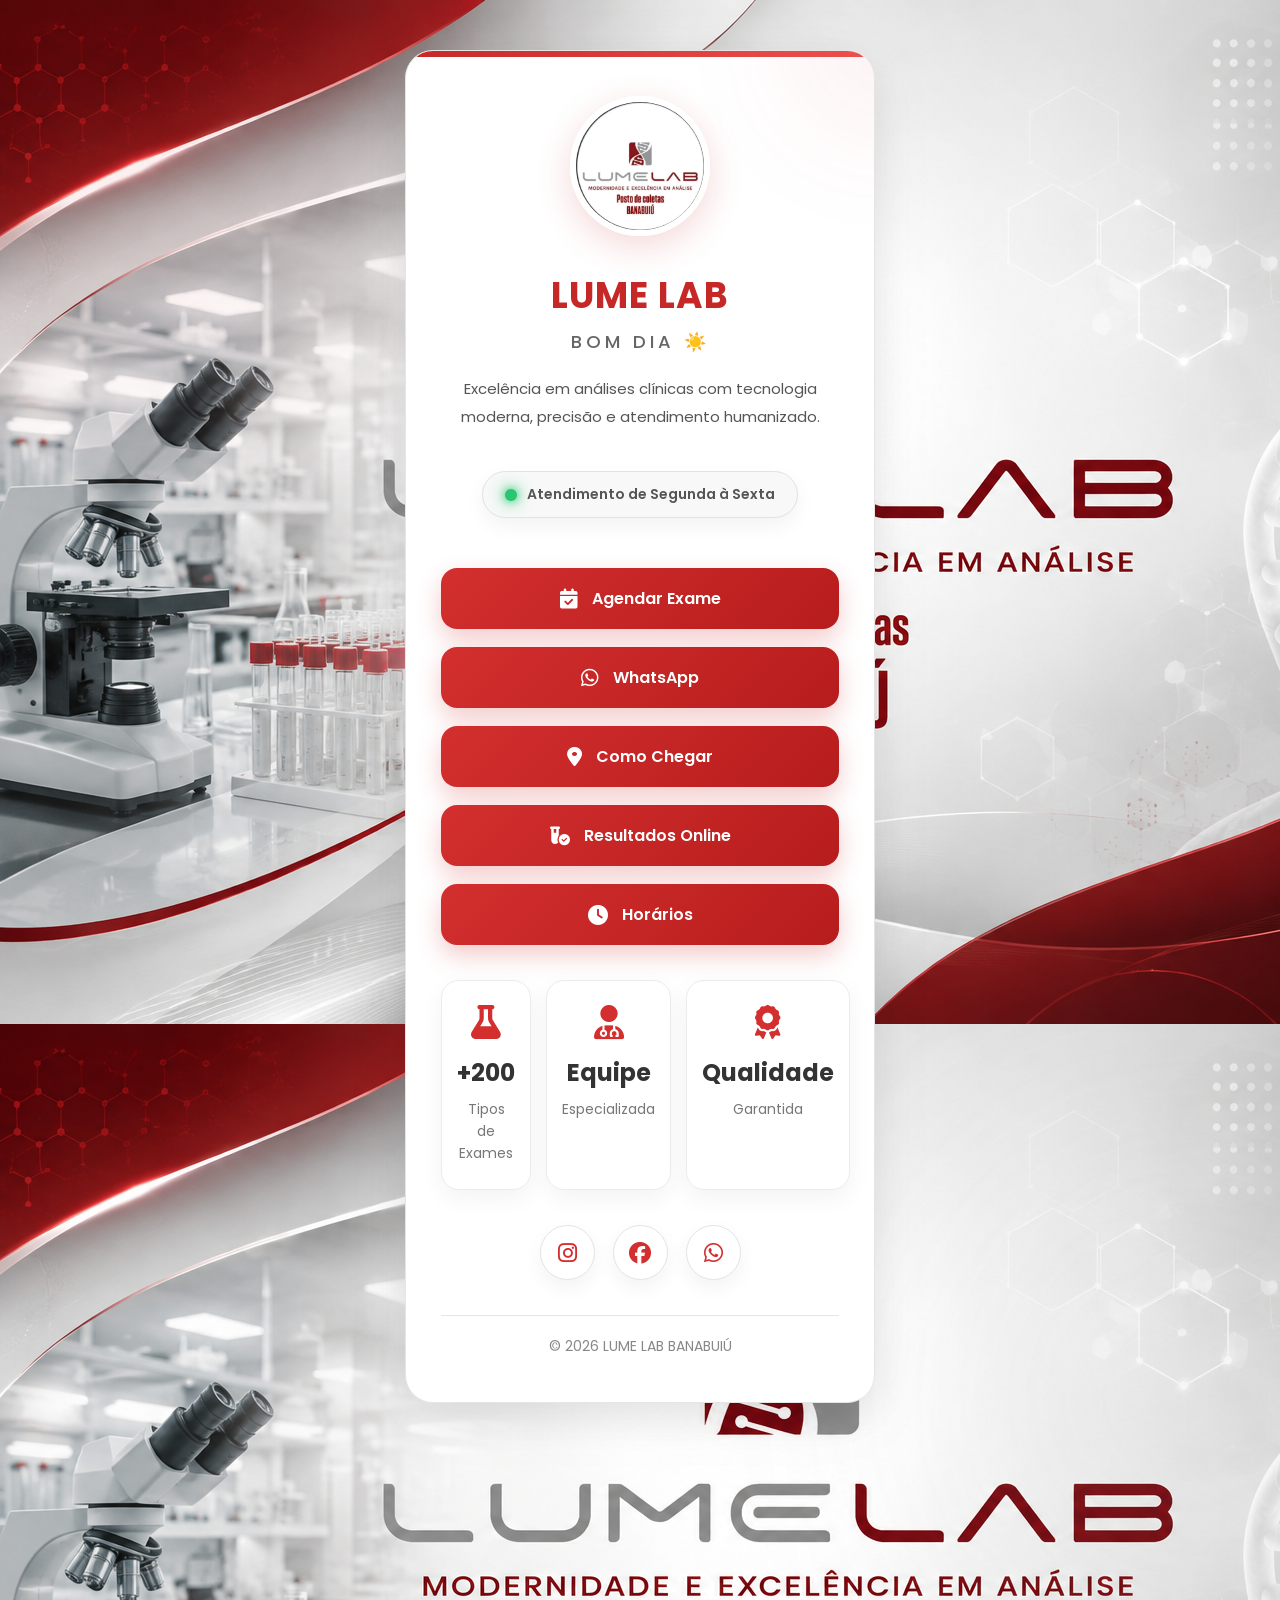
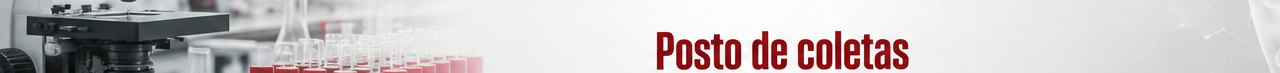
==== index.html @ e927b8d4 "iniciando projeto" ====
<!DOCTYPE html>
<html lang="pt-BR">

<head>

<meta charset="UTF-8">
<meta name="viewport" content="width=device-width, initial-scale=1.0">

<title>LUME LAB BANABUIÚ</title>

<link rel="stylesheet" href="style.css">

<link rel="preconnect" href="https://fonts.googleapis.com">

<link href="https://fonts.googleapis.com/css2?family=Poppins:wght@300;400;500;600;700&display=swap" rel="stylesheet">

<link rel="stylesheet"
href="https://cdnjs.cloudflare.com/ajax/libs/font-awesome/6.7.2/css/all.min.css">

</head>

<body>

<div class="particles"></div>

<div class="container">

<div class="glass">

<img src="img/logo.jpeg" class="logo">

<h1>LUME LAB</h1>

<h2>BANABUIÚ</h2>

<p>

Excelência em análises clínicas com tecnologia moderna,
precisão e atendimento humanizado.

</p>

<div class="status">

<span class="online"></span>

Atendimento de Segunda à Sexta

</div>

<div class="buttons">

<a href="agendar.html">

<i class="fa-solid fa-calendar-check"></i>

Agendar Exame

</a>

<a href="agendar.html">

<i class="fa-brands fa-whatsapp"></i>

WhatsApp

</a>

<a href="#">

<i class="fa-solid fa-location-dot"></i>

Como Chegar

</a>

<a href="#">

<i class="fa-solid fa-vial-circle-check"></i>

Resultados Online

</a>

<a href="#">

<i class="fa-solid fa-clock"></i>

Horários

</a>

</div>

<div class="cards">

<div class="card">

<i class="fa-solid fa-flask"></i>

<h3>+200</h3>

<p>Tipos de Exames</p>

</div>

<div class="card">

<i class="fa-solid fa-user-doctor"></i>

<h3>Equipe</h3>

<p>Especializada</p>

</div>

<div class="card">

<i class="fa-solid fa-award"></i>

<h3>Qualidade</h3>

<p>Garantida</p>

</div>

</div>

<div class="social">

<a href="#"><i class="fab fa-instagram"></i></a>

<a href="#"><i class="fab fa-facebook"></i></a>

<a href="#"><i class="fab fa-whatsapp"></i></a>

</div>

<footer>

© 2026 LUME LAB BANABUIÚ

</footer>

</div>

</div>

<script src="script.js"></script>

</body>
</html>
---- style.css ----
/*====================================================
    LUME LAB BANABUIÚ
    Design Premium 2026
    Paleta:
    Branco | Cinza | Vermelho
=====================================================*/

*{
    margin:0;
    padding:0;
    box-sizing:border-box;
}

html{
    scroll-behavior:smooth;
}

body{

    font-family:'Poppins',sans-serif;
    min-height:100vh;
    display:flex;
    justify-content:center;
    align-items:center;
    overflow-x:hidden;
    background-image: url(img/bg.png);
    position:relative;

}

/*=========================
      FUNDO DECORATIVO
=========================*/

body::before{

content:"";

position:absolute;

width:650px;
height:650px;

background:#d32f2f;

opacity:.07;

border-radius:50%;

top:-260px;
left:-230px;

filter:blur(120px);

animation:float1 10s ease-in-out infinite;

}

body::after{

content:"";

position:absolute;

width:550px;
height:550px;

background:#9e9e9e;

opacity:.08;

border-radius:50%;

bottom:-220px;
right:-180px;

filter:blur(120px);

animation:float2 12s ease-in-out infinite;

}

@keyframes float1{

0%,100%{

transform:translateY(0);

}

50%{

transform:translateY(35px);

}

}

@keyframes float2{

0%,100%{

transform:translateY(0);

}

50%{

transform:translateY(-35px);

}

}

/*=========================
      CONTAINER
=========================*/

.container{

width:100%;

display:flex;

justify-content:center;

padding:50px 20px;

position:relative;

z-index:2;

}

/*=========================
      CARD PRINCIPAL
=========================*/

.glass{

position:relative;

width:100%;

max-width:470px;

padding:45px 35px;

text-align:center;

background:#ffffff;

border-radius:28px;

border:1px solid #e5e5e5;

box-shadow:

0 15px 45px rgba(0,0,0,.08);

transition:.4s;

overflow:hidden;

}

.glass:hover{

transform:translateY(-8px);

box-shadow:

0 20px 60px rgba(0,0,0,.12);

}

/* Linha superior */

.glass::before{

content:"";

position:absolute;

top:0;
left:0;

width:100%;
height:6px;

background:linear-gradient(90deg,#c62828,#ef5350);

}

/*=========================
        LOGO
=========================*/

.logo{

width:140px;

height:140px;

object-fit:cover;

border-radius:50%;

border:6px solid #ffffff;

box-shadow:

0 10px 35px rgba(198,40,40,.18);

margin-bottom:25px;

transition:.4s;

}

.logo:hover{

transform:scale(1.05) rotate(2deg);

}

/*=========================
        TÍTULOS
=========================*/

h1{

font-size:36px;

font-weight:700;

color:#c62828;

letter-spacing:1px;

margin-bottom:5px;

}

h2{

font-size:18px;

font-weight:500;

letter-spacing:4px;

color:#666;

margin-bottom:20px;

text-transform:uppercase;

}

p{

font-size:15px;

line-height:28px;

color:#555;

margin-bottom:30px;

}

/*=========================
     PEQUENO DETALHE
=========================*/

.glass .divider{

width:70px;

height:4px;

margin:20px auto;

border-radius:50px;

background:linear-gradient(90deg,#c62828,#ef5350);

}

/*====================================================
                STATUS
====================================================*/

.status{

display:inline-flex;

align-items:center;

gap:10px;

padding:12px 22px;

margin:10px 0 35px;

background:#f8f8f8;

border:1px solid #e2e2e2;

border-radius:50px;

color:#555;

font-size:14px;

font-weight:600;

box-shadow:0 8px 20px rgba(0,0,0,.05);

}

.online{

width:12px;

height:12px;

border-radius:50%;

background:#28c76f;

box-shadow:
0 0 8px #28c76f,
0 0 18px #28c76f;

animation:pulse 1.5s infinite;

}

@keyframes pulse{

0%{

transform:scale(.9);

opacity:.8;

}

50%{

transform:scale(1.3);

opacity:1;

}

100%{

transform:scale(.9);

opacity:.8;

}

}

/*====================================================
                BOTÕES
====================================================*/

.buttons{

display:flex;

flex-direction:column;

gap:18px;

margin-top:15px;

}

.buttons a{

display:flex;

align-items:center;

justify-content:center;

gap:14px;

padding:18px;

text-decoration:none;

font-size:16px;

font-weight:600;

color:#ffffff;

background:linear-gradient(135deg,#d32f2f,#b71c1c);

border-radius:16px;

transition:.35s;

box-shadow:

0 10px 25px rgba(211,47,47,.25);

position:relative;

overflow:hidden;

}

.buttons a i{

font-size:20px;

}

.buttons a::before{

content:"";

position:absolute;

top:0;

left:-120%;

width:50%;

height:100%;

background:rgba(255,255,255,.25);

transform:skewX(-25deg);

transition:.7s;

}

.buttons a:hover::before{

left:150%;

}

.buttons a:hover{

transform:translateY(-5px);

background:linear-gradient(135deg,#ef5350,#c62828);

box-shadow:

0 18px 35px rgba(198,40,40,.35);

}

/*====================================================
                CARDS
====================================================*/

.cards{

display:grid;

grid-template-columns:repeat(3,1fr);

gap:15px;

margin-top:35px;

}

.card{

background:#ffffff;

padding:25px 15px;

border-radius:18px;

border:1px solid #ececec;

box-shadow:

0 8px 25px rgba(0,0,0,.05);

transition:.35s;

cursor:pointer;

}

.card:hover{

transform:translateY(-8px);

border-color:#d32f2f;

box-shadow:

0 18px 35px rgba(211,47,47,.15);

}

.card i{

font-size:34px;

color:#d32f2f;

margin-bottom:15px;

}

.card h3{

font-size:24px;

color:#333;

margin-bottom:8px;

}

.card p{

font-size:14px;

color:#777;

line-height:22px;

margin:0;

}

/*====================================================
            REDES SOCIAIS
====================================================*/

.social{

display:flex;

justify-content:center;

gap:18px;

margin-top:35px;

}

.social a{

width:55px;

height:55px;

display:flex;

justify-content:center;

align-items:center;

border-radius:50%;

background:#ffffff;

color:#d32f2f;

font-size:22px;

text-decoration:none;

border:1px solid #e4e4e4;

transition:.35s;

box-shadow:

0 8px 20px rgba(0,0,0,.05);

}

.social a:hover{

background:#d32f2f;

color:#ffffff;

transform:translateY(-6px) scale(1.08);

box-shadow:

0 15px 30px rgba(211,47,47,.30);

}

/*====================================================
                RODAPÉ
====================================================*/

footer{

margin-top:35px;

padding-top:20px;

border-top:1px solid #e6e6e6;

font-size:14px;

color:#888;

}

/*====================================================
            ANIMAÇÃO DE ENTRADA
====================================================*/

.glass{

    animation:fadeUp .9s ease;

}

@keyframes fadeUp{

    from{

        opacity:0;
        transform:translateY(50px);

    }

    to{

        opacity:1;
        transform:translateY(0);

    }

}

/*====================================================
            EFEITO BRILHO NO CARD
====================================================*/

.glass::after{

    content:"";

    position:absolute;

    top:-120px;

    right:-120px;

    width:220px;

    height:220px;

    border-radius:50%;

    background:rgba(211,47,47,.05);

    filter:blur(50px);

    pointer-events:none;

}

/*====================================================
            HOVER GERAL
====================================================*/

a,
button,
.card,
.logo{

    transition:.35s ease;

}

/*====================================================
            SCROLLBAR
====================================================*/

::-webkit-scrollbar{

    width:10px;

}

::-webkit-scrollbar-track{

    background:#efefef;

}

::-webkit-scrollbar-thumb{

    background:#c62828;

    border-radius:20px;

}

::-webkit-scrollbar-thumb:hover{

    background:#a71d1d;

}

/*====================================================
            RESPONSIVO - TABLET
====================================================*/

@media(max-width:900px){

.container{

    padding:35px 20px;

}

.glass{

    max-width:520px;

    padding:35px;

}

.cards{

    grid-template-columns:repeat(2,1fr);

}

}

/*====================================================
            RESPONSIVO - CELULAR
====================================================*/

@media(max-width:768px){

.container{

    padding:20px 15px;

}

.glass{

    width:100%;

    padding:30px 22px;

    border-radius:22px;

}

.logo{

    width:115px;
    height:115px;

}

h1{

    font-size:30px;

}

h2{

    font-size:16px;

    letter-spacing:2px;

}

p{

    font-size:14px;

    line-height:24px;

}

.status{

    font-size:13px;

    padding:10px 18px;

}

.buttons{

    gap:15px;

}

.buttons a{

    font-size:15px;

    padding:16px;

}

.cards{

    grid-template-columns:1fr;

    gap:18px;

}

.card{

    padding:25px;

}

.card h3{

    font-size:22px;

}

.card p{

    font-size:14px;

}

.social{

    gap:14px;

}

.social a{

    width:50px;

    height:50px;

    font-size:20px;

}

footer{

    font-size:13px;

}

}

/*====================================================
        CELULARES PEQUENOS
====================================================*/

@media(max-width:480px){

.glass{

    padding:25px 18px;

}

.logo{

    width:95px;

    height:95px;

}

h1{

    font-size:26px;

}

h2{

    font-size:15px;

}

p{

    font-size:13px;

}

.buttons a{

    font-size:14px;

    padding:15px;

}

.buttons i{

    font-size:18px;

}

.status{

    width:100%;

    justify-content:center;

}

}

/*====================================================
        ANIMAÇÃO DOS BOTÕES
====================================================*/

.buttons a{

    animation:slideUp .8s ease both;

}

.buttons a:nth-child(1){

animation-delay:.10s;

}

.buttons a:nth-child(2){

animation-delay:.20s;

}

.buttons a:nth-child(3){

animation-delay:.30s;

}

.buttons a:nth-child(4){

animation-delay:.40s;

}

.buttons a:nth-child(5){

animation-delay:.50s;

}

@keyframes slideUp{

from{

    opacity:0;

    transform:translateY(25px);

}

to{

    opacity:1;

    transform:translateY(0);

}

}

/*====================================================
        ANIMAÇÃO DOS CARDS
====================================================*/

.card{

    animation:zoom .9s ease;

}

@keyframes zoom{

from{

    opacity:0;

    transform:scale(.85);

}

to{

    opacity:1;

    transform:scale(1);

}

}

/*====================================================
        SELEÇÃO DE TEXTO
====================================================*/

::selection{

    background:#c62828;

    color:#ffffff;

}

/*====================================================
            FOCO NOS LINKS
====================================================*/

.buttons a:focus,
.social a:focus{

    outline:3px solid rgba(198,40,40,.25);

    outline-offset:4px;

}

/*====================================================
        SOMBRA SUAVE NO CONTAINER
====================================================*/

.container{

    filter:drop-shadow(0 10px 30px rgba(0,0,0,.05));

}
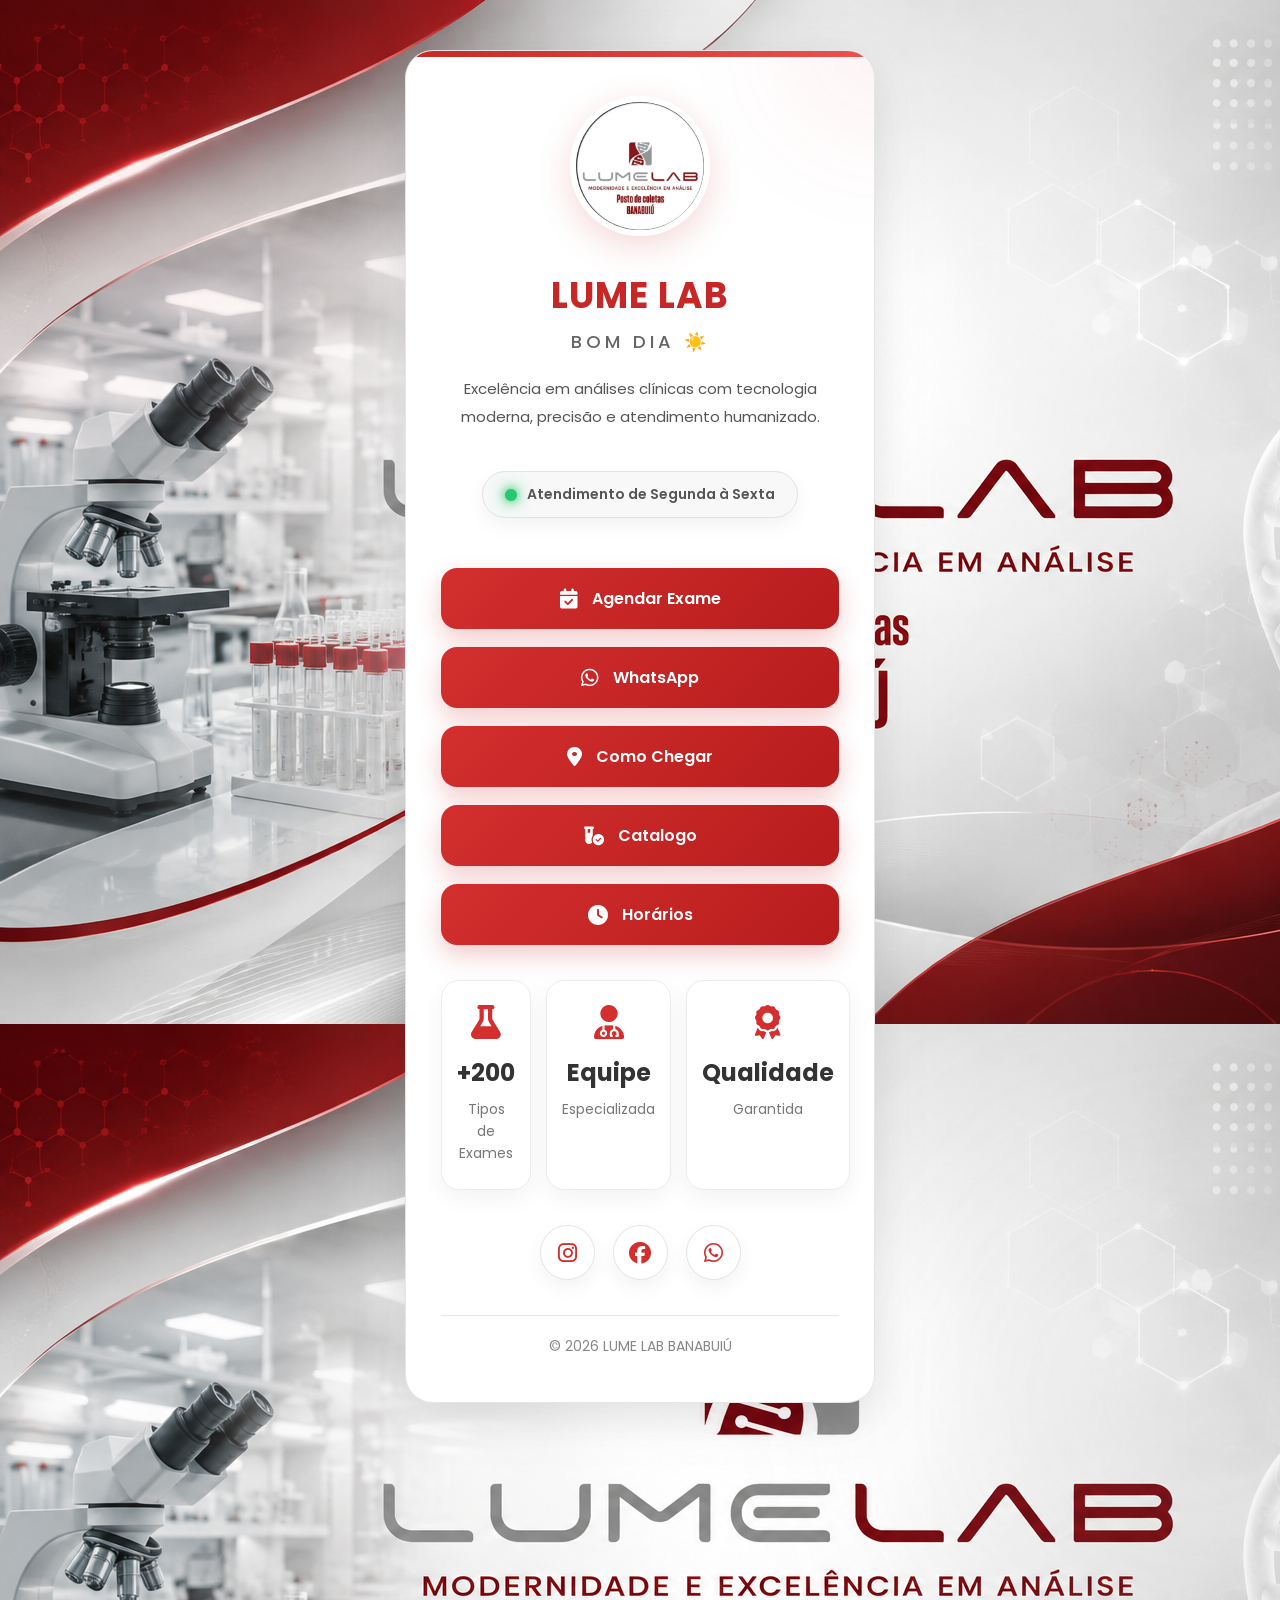
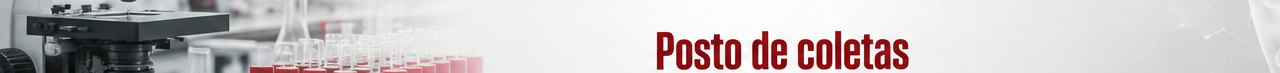
==== commit 4d31b28d: "implementando páginas secundarias" ====
--- a/index.html
+++ b/index.html
@@ -74,15 +74,15 @@
 
 </a>
 
-<a href="#">
+<a href="catalogo.html">
 
 <i class="fa-solid fa-vial-circle-check"></i>
 
-Resultados Online
+Catalogo
 
 </a>
 
-<a href="#">
+<a href="horarios.html">
 
 <i class="fa-solid fa-clock"></i>
 
@@ -91,6 +91,7 @@
 </a>
 
 </div>
+
 
 <div class="cards">
 
